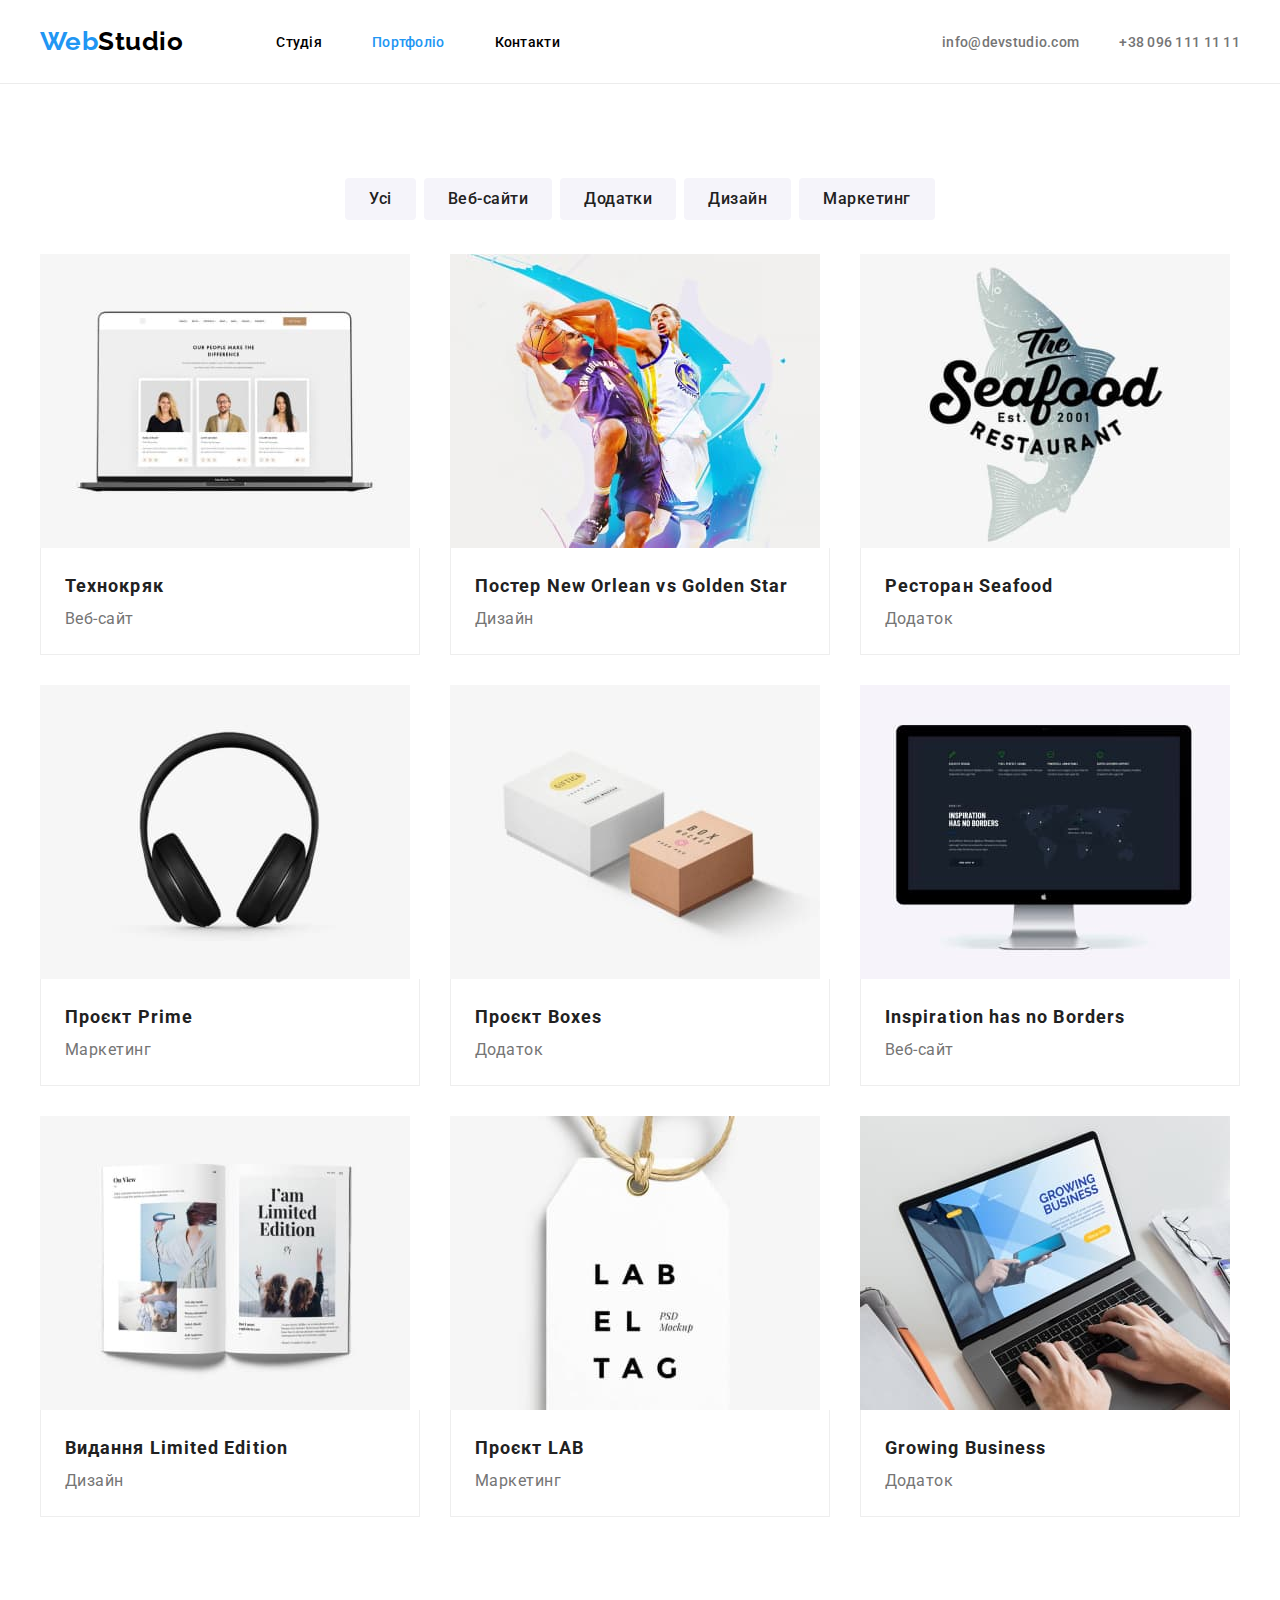
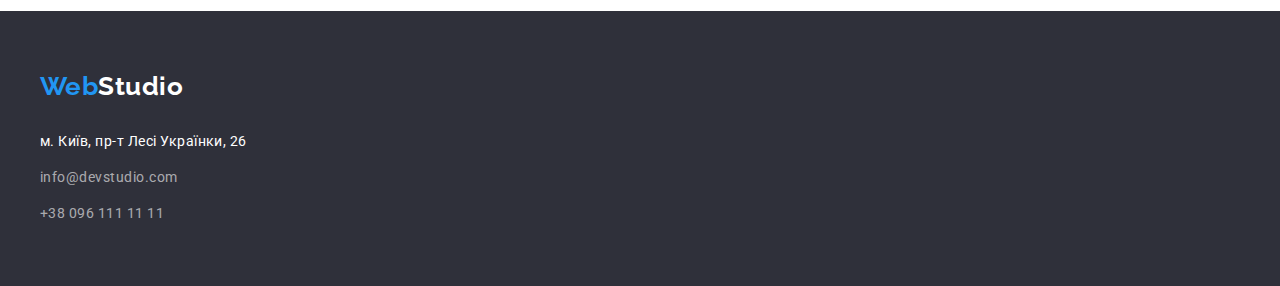
==== portfolio.html @ 966e8774 "Майже готовий проект" ====
<!DOCTYPE html>
<html lang="en">
<head>
    <meta charset="UTF-8">
    <meta http-equiv="X-UA-Compatible" content="IE=edge">
    <meta name="viewport" content="width=device-width, initial-scale=1.0">
    <title>Портфоліо</title>
    <link rel="preconnect" href="https://fonts.googleapis.com">
    <link rel="preconnect" href="https://fonts.gstatic.com" crossorigin>
    <link href="https://fonts.googleapis.com/css2?family=Raleway:wght@700&family=Roboto:wght@400;500;700;900&display=swap" rel="stylesheet">
    <link rel="stylesheet" href="./css/styles.css">
</head>
<body>
     <!-- Хедер -->
    <header class="page-header">
        <div class="container">
            <nav class="page-nav">
                <a class="logo link" href="./index.html"><span class="logo-color">Web</span>Studio</a>
                <ul class="nav-list list">
                    <li class="item"><a class="nav-link link " href="./index.html">Студія</a></li>
                    <li class="item"><a class="nav-link link current" href="./portfolio.html">Портфоліо</a></li>
                    <li class="item"><a class="nav-link link" href="">Контакти</a></li>
                </ul>
            </nav>
            <ul class="contact-list list">
                <li class="item"><a class="contact-item link" href="mailto:info@devstudio.com">info@devstudio.com</a></li>
                <li class="item"><a class="contact-item link" href="tel:+380961111111">+38 096 111 11 11</a></li>
            </ul>
        </div>
    </header>
    <main>
        <!-- Фільтр -->
        <section class="project-section section">
            <div class="container">
                <h1 class="hidden-title">Наші проекти</h1>
                <ul class="filter-list list">
                    <li class="item"><button class="filter-btn btn" type="button">Усі</button></li>
                    <li class="item"><button class="filter-btn btn" type="button">Веб-сайти</button></li>
                    <li class="item"><button class="filter-btn btn" type="button">Додатки</button></li>
                    <li class="item"><button class="filter-btn btn" type="button">Дизайн</button></li>
                    <li class="item"><button class="filter-btn btn" type="button">Маркетинг</button></li>
                </ul>
                <ul class="project-list list">
                    <li class="project-item">
                        <a class="project-link link" href="">
                            <img class="project-photo" src="./images/img5.jpg" alt="Ноутбк із зображенням сайту" width="370" height="294">
                            <div class="card-content">
                                <h2 class="project-title">Технокряк</h2>
                                <p class="project-type">Веб-сайт</p>
                            </div>
                        </a>
                    </li>
                    <li class="project-item">
                        <a class="project-link link" href="">
                            <img src="./images/img6.jpg" alt="Постер з баскетболістами" width="370" height="294">
                            <div class="card-content">
                                <h2 class="project-title">Постер New Orlean vs Golden Star</h2>
                                <p class="project-type">Дизайн</p>
                            </div>
                        </a>
                    </li>
                    <li class="project-item">
                        <a class="project-link link" href="">
                            <img src="./images/img7.jpg" alt="Логотип ресторану" width="370" height="294">
                            <div class="card-content">
                                <h2 class="project-title">Ресторан Seafood</h2>
                                <p class="project-type">Додаток</p>
                            </div>
                        </a>
                    </li>
                    <li class="project-item">
                        <a class="project-link link" href="">
                            <img src="./images/img8.jpg" alt="Навушники" width="370" height="294">
                            <div class="card-content">
                                <h2 class="project-title">Проєкт Prime</h2>
                                <p class="project-type">Маркетинг</p>
                            </div>
                        </a>
                    </li>
                    <li class="project-item">
                        <a class="project-link link" href="">
                            <img src="./images/img9.jpg" alt="Дві коробки" width="370" height="294">
                            <div class="card-content">
                                <h2 class="project-title">Проєкт Boxes</h2>
                                <p class="project-type">Додаток</p>
                            </div>
                        </a>
                    </li>
                    <li class="project-item">
                        <a class="project-link link" href="">
                            <img src="./images/img10.jpg" alt="Монітор із зображенням" width="370" height="294">
                            <div class="card-content">
                                <h2 class="project-title">Inspiration has no Borders</h2>
                                <p class="project-type">Веб-сайт</p>
                            </div>
                        </a>
                    </li>
                    <li class="project-item">
                        <a class="project-link link" href="">
                            <img src="./images/img11.jpg" alt="Книжка" width="370" height="294">
                            <div class="card-content">
                                <h2 class="project-title">Видання Limited Edition</h2>
                                <p class="project-type">Дизайн</p>
                            </div>
                        </a>
                    </li>
                    <li class="project-item">
                        <a class="project-link link" href="">
                            <img src="./images/img12.jpg" alt="Бірка від одежі" width="370" height="294">
                            <div class="card-content">
                                <h2 class="project-title">Проєкт LAB</h2>
                                <p class="project-type">Маркетинг</p>
                            </div>
                        </a>
                    </li>
                    <li class="project-item">
                        <a class="project-link link" href="">
                            <img src="./images/img13.jpg" alt="Людина з ноутбуком" width="370" height="294">
                            <div class="card-content">
                                <h2 class="project-title">Growing Business</h2>
                                <p class="project-type">Додаток</p>
                            </div>
                        </a>
                    </li>
                </ul>
            </div>
        </section>
    </main>
    <!-- Футер -->
    <footer class="page-footer">
        <div class="container">
            <a class="footer-logo link" href="./index.html"><span class="logotype-color">Web</span>Studio</a>
            <address>
                <ul class="address-list list">
                    <li class="item"><a class="address-item link" href="https://goo.gl/maps/PbxRFZqhhUMo3QMw8"
                            target="_blank">м. Київ, пр-т Лесі
                            Українки, 26</a></li>
                    <li class="item"><a class="footer-contact link" href="mailto:info@devstudio.com">info@devstudio.com</a>
                    </li>
                    <li class="item"><a class="footer-contact link" href="tel:+380961111111">+38 096 111 11 11</a></li>
                </ul>
            </address>
        </div>
    </footer>
</body>
</html>
---- css/styles.css ----
/*  основний колір #212121 
    додатковий колір #757575
    колір оснвного фону #FFFFFF
    колір фону #F5F4FA
    акцент #2196F3
*/
:root {
    --basic-text-color: #212121;
    --basic-bcg-color: #fff;
    --add-text-color: #757575;
    --accent: #2196f3;
    --additional-bcg-color: #f5f4fA;
    --basic-logo-color: #000;
    --hero-bcg-color: #2f303a;
    --white-color: #fff;
    --address-bcg-color: #2f303a;
    --footer-contact-color: rgba(255, 255, 255, 0.6);
    --filter-border-color: transparent;    
    --header-border-color: #ececec;
    --photo-shadow-color:   0px 1px 3px rgba(0, 0, 0, 0.12), 
                            0px 1px 1px rgba(0, 0, 0, 0.14),
                            0px 2px 1px rgba(0, 0, 0, 0.2);
    --filter-shadow-color:  0px 3px 1px rgba(0, 0, 0, 0.1),
                            0px 1px 2px rgba(0, 0, 0, 0.08),
                            0px 2px 2px rgba(0, 0, 0, 0.12);
}
.list {
    list-style: none;
    margin: 0;
    padding: 0;
}
.link {
    color: inherit;
    text-decoration: none;
}
.btn {
    font-family: inherit;
    color: inherit;
    cursor: pointer;
}
.hidden-title {
    position: absolute;
    width: 1px;
    height: 1px;
    margin: -1px;
    border: 0;
    padding: 0;
        
    white-space: nowrap;
    overflow: hidden; 
}

.container {
    width: 1200px;
    margin: 0 auto;
    padding-left: 15px;
    padding-right: 15px;
}

.section {
    padding-top: 94px;
    padding-bottom: 94px;
}

body {
    margin: 0;
    padding: 0;

    font-family: Roboto, sans-serif;
    letter-spacing: 0.03em;
    color: var(--basic-text-color);
    background-color: var(--basic-bcg-color);
    
}

p,
h1,
h2,
h3,
h4,
h5,
h6  {
        margin: 0;
        padding: 0;
}

img {
    display: block;
    max-width: 100%;
   
}
/* Хедер */

.page-header {
    border-bottom: 1px solid;
    border-color: var(--header-border-color);
}

/* Лого */

.logo {
    font-family: Raleway, sans-serif;
    font-weight: 700;
    font-size: 26px;
    line-height: 1.19;
    color: var(--basic-logo-color);
}

/* Навігація в хедері */
.nav-list {
    display: flex;
    margin-left: 93px;
    padding-top: 32px;
    padding-bottom: 32px;
}

.nav-list .item:not(:last-child) {
    margin-right: 50px;
}



.contact-list {
    display: flex;

}

.contact-list .item:not(:last-child) {
    margin-right: 40px;
}



.nav-link,
.contact-item  {
    font-weight: 500;
    font-size: 14px;
    line-height: 1.14;
    letter-spacing: 0.02em;
    color: var(--basic-logo-color);
}

.logo-color,
.current,
.nav-link:hover,
.nav-link:focus,
.contact-item:hover,
.contact-item:focus  {
    color: var(--accent);
}

.page-nav,
.page-header .container {
    display: flex;
    justify-content: space-between;
    align-items: center;
}

/* Контакти */
.contact-item {
    color: var(--add-text-color);
}

/* Герой */
.hero-section {
    text-align: center;
    background-color: var(--hero-bcg-color);
}
.hero-title {
    padding-top: 150px;
    margin-bottom: 30px;

    font-weight: 900;
    font-size: 44px;
    line-height: 1.36;
    letter-spacing: 0.06em;
    text-transform: uppercase;

    color: var(--white-color);
}

.hero-btn {
    min-width: 150px;
    padding: 10px 24px;
    margin-bottom: 150px;

    font-weight: 700;
    font-size: 16px;
    line-height: 1.88;
    letter-spacing: 0.06em;

    border-radius: 4px;
    border-color: var(--filter-border-color);
    color: var(--white-color);
    background-color: var(--accent);
}

.hero-btn:hover,
.hero-btn:focus {
    color: var(--accent);
    background-color: var(--white-color);
}

/* Особливості компанії */
.features-list {
    display: flex;
}

.features-list .item {
    width: 270px;
}

.features-list .item:not(:last-child) {
    margin-right: 30px;
}

.features-title {
    margin-bottom: 10px;

    font-size: 14px;
    line-height: 1.14;
    text-transform: uppercase;
}
.features-text {
    font-size: 14px;
    line-height: 1.71;
    color: var(--add-text-color);
}

/* Чим ми займаємось */
.work-title {
    margin-bottom: 50px;

    font-size: 36px;
    line-height: 1.16;
    text-align: center;
}
.work-list {
    display: flex;
}



.work-list .item:not(:last-child) {
    margin-right: 30px;
}




/* Наша команда */
.team {
    background-color: var(--additional-bcg-color);
}

.team-title {
    margin-bottom: 50px;

    font-size: 36px;
    line-height: 1.16;
    text-align: center;

}

.team-list {
    display: flex;
}


.teammate-item {
    margin-bottom: 94px;
    margin-right: 30px;
    border-radius: 0 0 4px 4px;

    background-color: var(--white-color);
    box-shadow: var(--photo-shadow-color);
    
}



.teammate-photo {
    margin-bottom: 30px;
}

.teammate-name {
    margin-bottom: 10px;
}

.teammate-name,
.teammate-pos  {
    font-weight: 500;
    font-size: 16px;
    line-height: 1.18;
    text-align: center;
}

.teammate-pos {
    padding-bottom: 30px;

    font-weight: 400;
    color: var(--add-text-color);
}

/* Футер */
.page-footer {
    background-color: var(--address-bcg-color);
}

.footer-logo {
    display: block;
    padding-top: 60px;
    margin-bottom: 28px;

    font-family: Raleway, sans-serif;
    font-weight: 700;
    font-size: 26px;
    line-height: 1.19;
    color: var(--white-color);
}

.logotype-color {
    color: var(--accent);
}



.address-list {
    padding-bottom: 60px;

    font-style: normal;
    font-size: 14px;
    line-height: 1.71;
}

.address-list >.item:not(:last-child) {
    margin-bottom: 12px;
}

.address-item {
    color: var(--white-color);
}

.address-item:hover,
.address-item:focus,
.footer-contact:hover,
.footer-contact:focus {
    color: var(--accent);
}

.footer-contact {
    color: var(--footer-contact-color);
}


/* Портфоліо */

/* Фільтр */

.filter-btn {
    font-weight: 500;
    font-size: 16px;
    line-height: 1.62;
    text-align: center;
    letter-spacing: 0.03em;
    text-align: center;
    padding: 6px 22px;
    background-color: var(--additional-bcg-color);
    border-radius: 4px;
    border-color: var(--filter-border-color);
}

.filter-btn:hover,
.filter-btn:focus {
    color: var(--white-color);
    background-color: var(--accent);
    box-shadow: var(--filter-shadow-color);
}

.filter-list {
    display: flex;
    justify-content: center;
    margin-bottom: 34px;
}

.filter-list .item:not(:last-child) {
    margin-right: 8px;
}

/* Проекти */
.project-list {
    display: flex;
    flex-wrap: wrap;
 
} 

.project-item {
    

    background-color: var(--white-color);
}

.project-link {
    display: block;
    margin-right: 0;
}

.project-list .project-item {
    flex-basis: calc((100% - 60px) / 3);  
    margin-right: 30px;
    margin-bottom: 30px;

    
   
}

.project-list .project-item:nth-child(3n) {
    margin-right: 0;
}

.project-list .project-item:nth-last-child(-n+3) {
    margin-bottom: 0;
}

.project-title {
    font-size: 18px;
    line-height: 2;
    letter-spacing: 0.06em;
}

.project-type {
    font-size: 16px;
    line-height: 1.88;
    color: var(--add-text-color);
}

.card-content {
    padding: 20px 24px;
    border-bottom: 1px solid #EEEEEE;
    border-right: 1px solid #EEEEEE;
    border-left: 1px solid #EEEEEE;
}
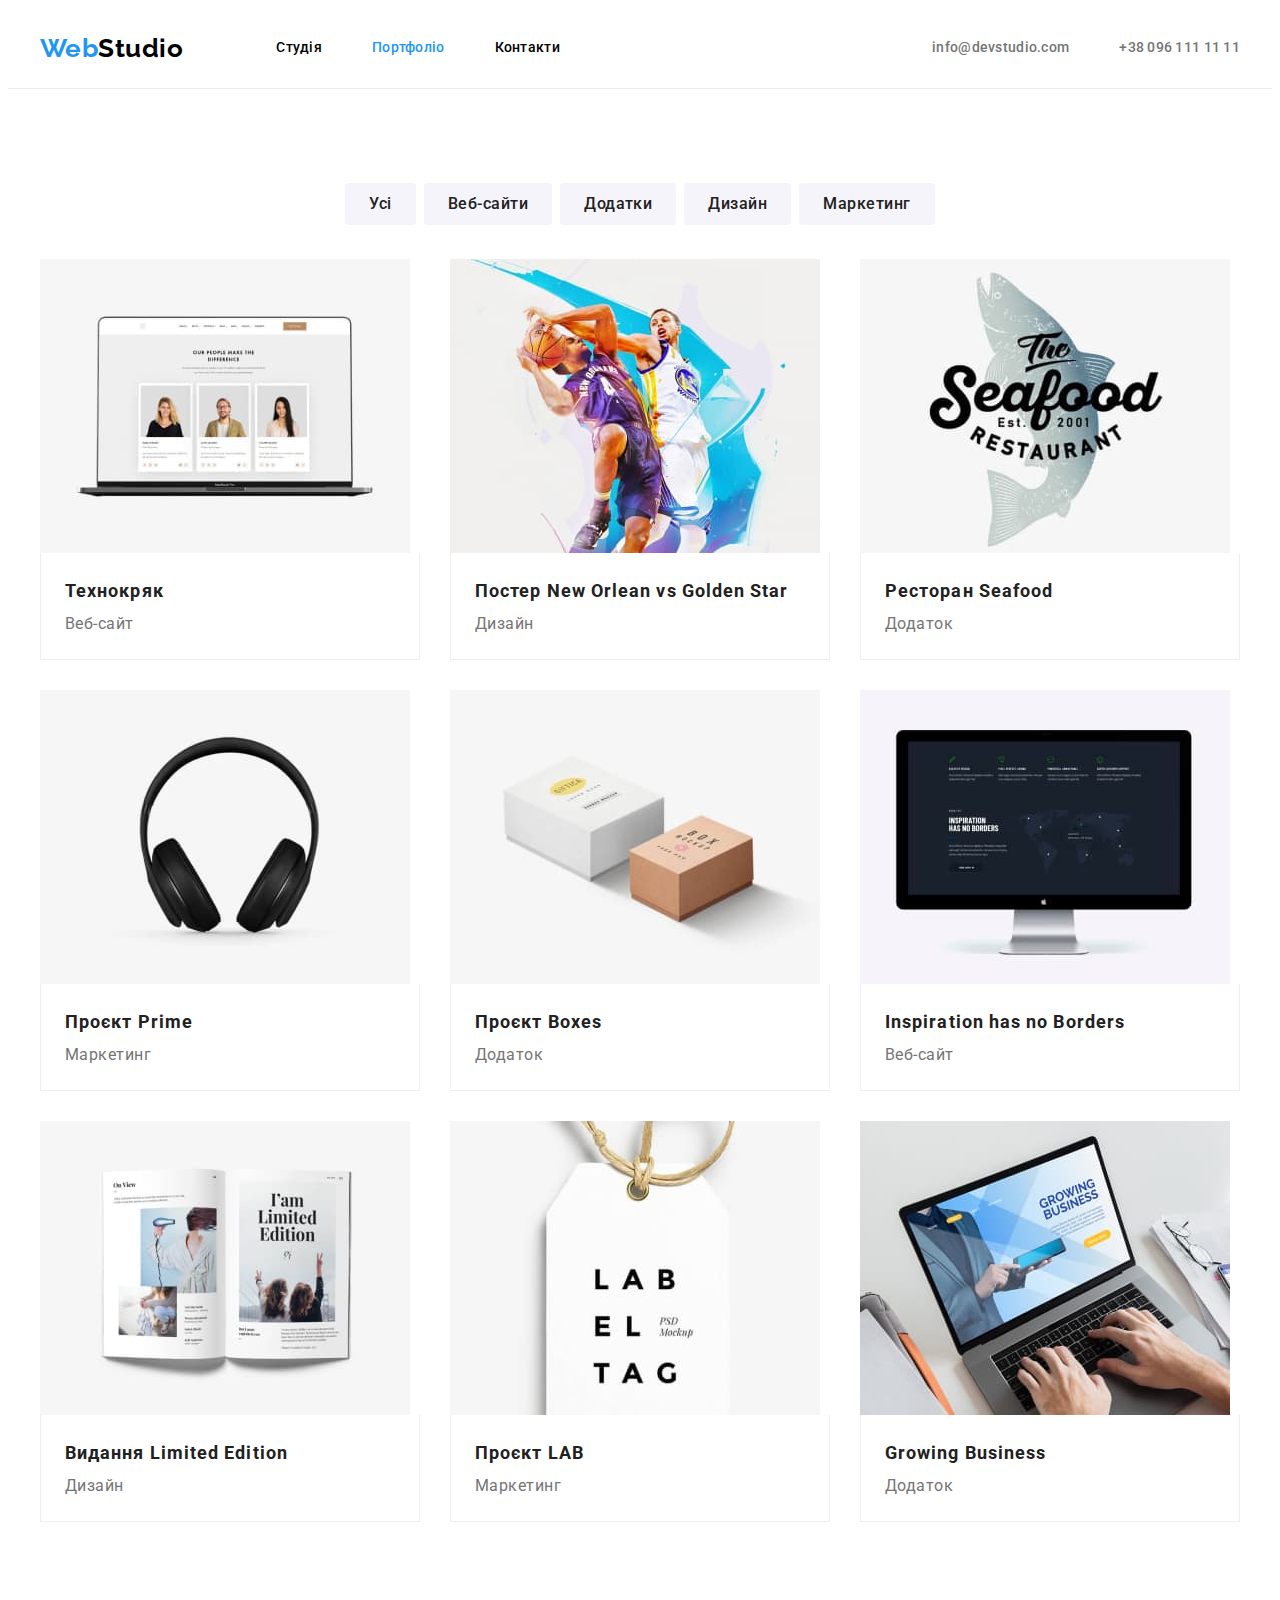
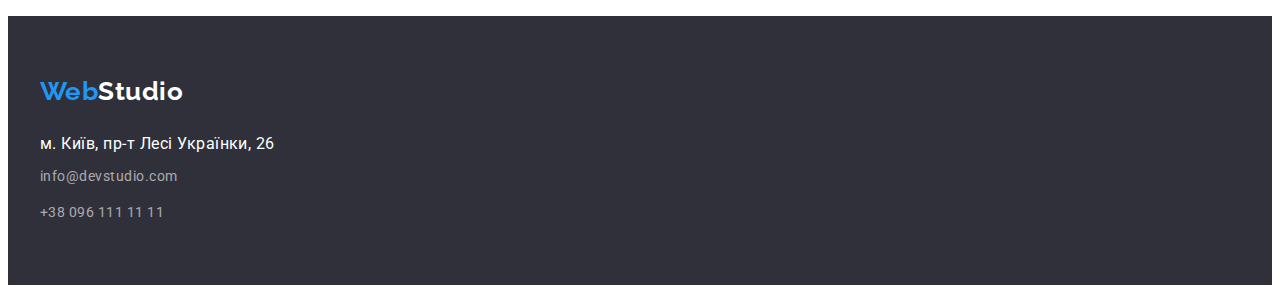
==== commit 698a45db: "Final version" ====
--- a/portfolio.html
+++ b/portfolio.html
@@ -8,6 +8,9 @@
     <link rel="preconnect" href="https://fonts.googleapis.com">
     <link rel="preconnect" href="https://fonts.gstatic.com" crossorigin>
     <link href="https://fonts.googleapis.com/css2?family=Raleway:wght@700&family=Roboto:wght@400;500;700;900&display=swap" rel="stylesheet">
+    <link rel="stylesheet" href="https://cdnjs.cloudflare.com/ajax/libs/modern-normalize/1.1.0/modern-normalize.min.css"
+        integrity="sha512-wpPYUAdjBVSE4KJnH1VR1HeZfpl1ub8YT/NKx4PuQ5NmX2tKuGu6U/JRp5y+Y8XG2tV+wKQpNHVUX03MfMFn9Q=="
+        crossorigin="anonymous" referrerpolicy="no-referrer" />
     <link rel="stylesheet" href="./css/styles.css">
 </head>
 <body>
--- a/css/styles.css
+++ b/css/styles.css
@@ -63,11 +63,9 @@
 }
 
 body {
-    margin: 0;
-    padding: 0;
-
     font-family: Roboto, sans-serif;
     letter-spacing: 0.03em;
+    line-height: 1.14;
     color: var(--basic-text-color);
     background-color: var(--basic-bcg-color);
     
@@ -87,6 +85,7 @@
 img {
     display: block;
     max-width: 100%;
+    height: auto;
    
 }
 /* Хедер */
@@ -110,32 +109,33 @@
 .nav-list {
     display: flex;
     margin-left: 93px;
+}
+
+.nav-list .item:not(:last-child) {
+    margin-right: 50px;
+}
+
+
+
+.contact-list {
+    display: flex;
+
+}
+
+.contact-list .item:not(:last-child) {
+    margin-right: 50px;
+}
+
+
+
+.nav-link,
+.contact-item  {
+    display: block;
     padding-top: 32px;
     padding-bottom: 32px;
-}
-
-.nav-list .item:not(:last-child) {
-    margin-right: 50px;
-}
-
-
-
-.contact-list {
-    display: flex;
-
-}
-
-.contact-list .item:not(:last-child) {
-    margin-right: 40px;
-}
-
-
-
-.nav-link,
-.contact-item  {
+
     font-weight: 500;
     font-size: 14px;
-    line-height: 1.14;
     letter-spacing: 0.02em;
     color: var(--basic-logo-color);
 }
@@ -163,12 +163,14 @@
 
 /* Герой */
 .hero-section {
+    padding: 200px 0;
+
     text-align: center;
     background-color: var(--hero-bcg-color);
 }
 .hero-title {
-    padding-top: 150px;
-    margin-bottom: 30px;
+    width: 690px;
+    margin: 0 auto 30px;
 
     font-weight: 900;
     font-size: 44px;
@@ -182,7 +184,6 @@
 .hero-btn {
     min-width: 150px;
     padding: 10px 24px;
-    margin-bottom: 150px;
 
     font-weight: 700;
     font-size: 16px;
@@ -202,6 +203,10 @@
 }
 
 /* Особливості компанії */
+.features {
+    padding-bottom: 0;
+}
+
 .features-list {
     display: flex;
 }
@@ -218,7 +223,6 @@
     margin-bottom: 10px;
 
     font-size: 14px;
-    line-height: 1.14;
     text-transform: uppercase;
 }
 .features-text {
@@ -253,14 +257,7 @@
     background-color: var(--additional-bcg-color);
 }
 
-.team-title {
-    margin-bottom: 50px;
-
-    font-size: 36px;
-    line-height: 1.16;
-    text-align: center;
-
-}
+
 
 .team-list {
     display: flex;
@@ -277,13 +274,12 @@
     
 }
 
-
-
-.teammate-photo {
-    margin-bottom: 30px;
+.teammate-item:last-child {
+    margin-right: 0;
 }
 
 .teammate-name {
+    padding-top: 30px;
     margin-bottom: 10px;
 }
 
@@ -305,11 +301,11 @@
 /* Футер */
 .page-footer {
     background-color: var(--address-bcg-color);
+    padding: 60px 0;
 }
 
 .footer-logo {
     display: block;
-    padding-top: 60px;
     margin-bottom: 28px;
 
     font-family: Raleway, sans-serif;
@@ -326,9 +322,11 @@
 
 
 .address-list {
-    padding-bottom: 60px;
-
     font-style: normal;
+
+}
+
+.address-list .footer-contact {
     font-size: 14px;
     line-height: 1.71;
 }
@@ -391,6 +389,7 @@
 .project-list {
     display: flex;
     flex-wrap: wrap;
+    gap: 30px;
  
 } 
 
@@ -402,13 +401,12 @@
 
 .project-link {
     display: block;
-    margin-right: 0;
 }
 
 .project-list .project-item {
     flex-basis: calc((100% - 60px) / 3);  
-    margin-right: 30px;
-    margin-bottom: 30px;
+    /* margin-right: 30px;
+    margin-bottom: 30px; */
 
     
    
